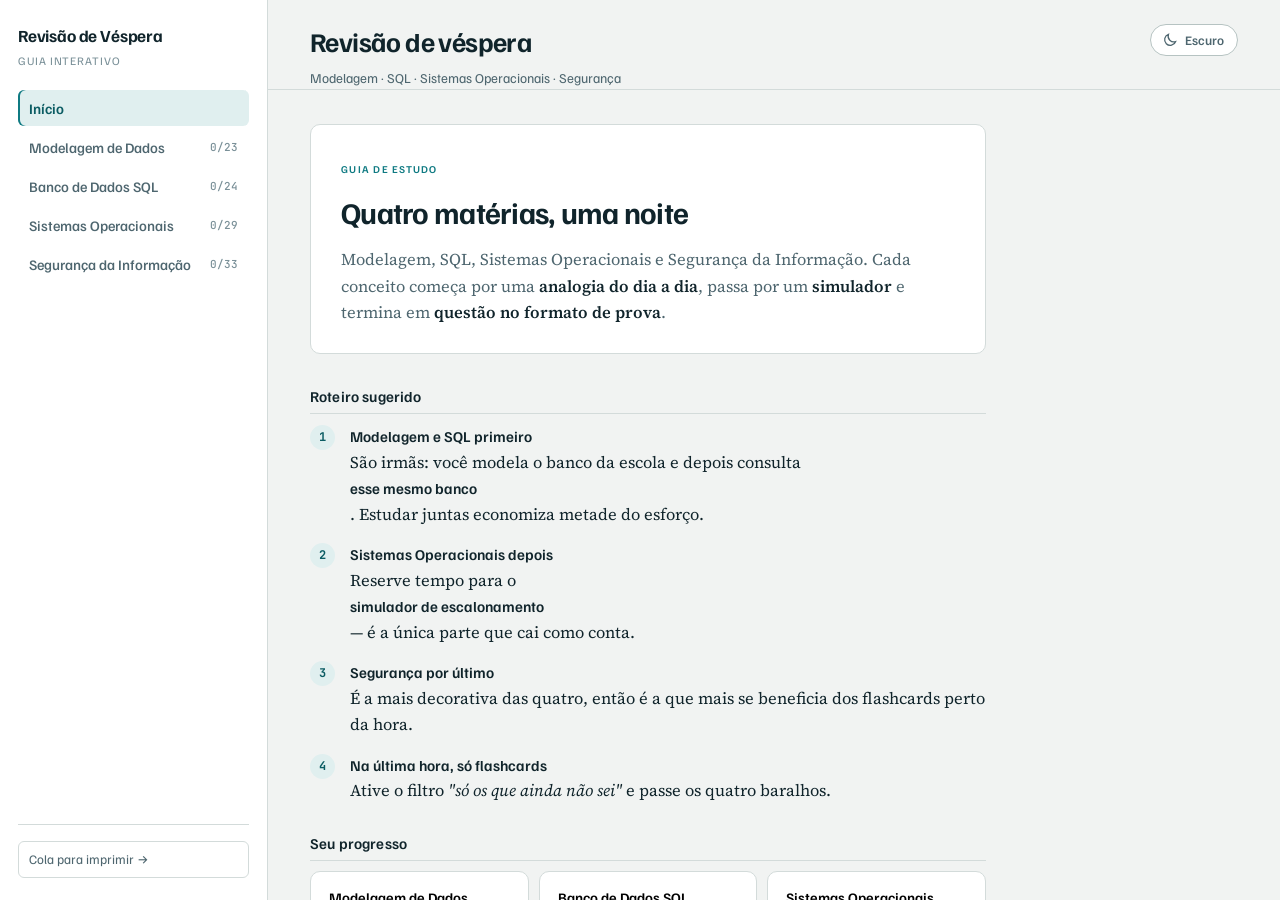
==== index.html @ a00c9e7a "Guia de estudo interativo de vespera Quatro materias (Modelagem de Dados, SQL, Sistemas Operacionais" ====
<!DOCTYPE html>
<html lang="pt-BR">
<head>
<meta charset="utf-8">
<meta name="viewport" content="width=device-width, initial-scale=1">
<title>Revisão de Véspera</title>
<meta name="description" content="Guia interativo de estudo: Modelagem de Dados, SQL, Sistemas Operacionais e Segurança da Informação.">
<link rel="preconnect" href="https://fonts.googleapis.com">
<link rel="preconnect" href="https://fonts.gstatic.com" crossorigin>
<link rel="stylesheet" href="https://fonts.googleapis.com/css2?family=Familjen+Grotesk:wght@400;500;600;700&family=JetBrains+Mono:wght@400;700&family=Source+Serif+4:opsz,wght@8..60,400;8..60,600&display=swap">
<link rel="stylesheet" href="estilo.css">
<script src="tema.js"></script>
</head>
<body>

<div class="topo-movel">
  <button id="botao-menu" type="button" aria-label="Abrir menu de matérias">Matérias</button>
  <span class="marca-titulo">Revisão de Véspera</span>
  <button class="troca-tema" type="button"></button>
</div>

<div class="app">

  <aside class="lateral">
    <div class="marca">
      <span class="marca-titulo">Revisão de Véspera</span>
      <span class="marca-sub">Guia interativo</span>
    </div>

    <nav id="nav-materias" aria-label="Matérias"></nav>

    <div class="lateral-rodape">
      <a class="link-lateral" href="cola.html">Cola para imprimir →</a>
    </div>
  </aside>

  <main id="area">
    <header class="topo">
      <div class="topo-linha">
        <div>
          <h1 id="titulo-materia">Revisão de véspera</h1>
          <p id="subtitulo-materia">Modelagem · SQL · Sistemas Operacionais · Segurança</p>
        </div>
        <button class="troca-tema troca-tema-topo" type="button"></button>
      </div>
      <div id="abas" role="tablist"></div>
    </header>
    <div id="conteudo"></div>
  </main>

</div>

<script src="util.js"></script>
<script src="db.js"></script>
<script src="sqlmini.js"></script>
<script src="conteudo.js"></script>
<script src="pratica.js"></script>
<script src="sim-bd.js"></script>
<script src="sim-so-seg.js"></script>
<script src="app.js"></script>

</body>
</html>
---- estilo.css ----
/* ============================================================
   Revisão de véspera — folha de estilo
   Paleta: tinta de desenho técnico (petróleo + teal) sobre papel frio.
   Acento teal para navegação, carmim reservado para "cai na prova" e erro.
   ============================================================ */

:root {
  --fundo:          #F1F3F2;
  --superficie:     #FFFFFF;
  --superficie-2:   #E7ECEB;
  --texto:          #10242B;
  --texto-suave:    #4E666F;
  --texto-fraco:    #7A9098;
  --borda:          #D3DBDA;
  --borda-forte:    #B6C3C2;

  --acento:         #0F7A82;
  --acento-escuro:  #0B5C63;
  --acento-suave:   #E0EFEF;

  --sinal:          #B93052;
  --sinal-suave:    #FBE9ED;
  --bom:            #2C7A4B;
  --bom-suave:      #E4F1E9;
  --alerta:         #97621A;
  --alerta-suave:   #FBF0DF;

  --sombra:         0 1px 2px rgba(16, 36, 43, .06), 0 4px 14px rgba(16, 36, 43, .05);
  --raio:           10px;
  --raio-p:         6px;

  --fonte-titulo: 'Familjen Grotesk', 'Segoe UI', system-ui, sans-serif;
  --fonte-texto:  'Source Serif 4', Georgia, 'Times New Roman', serif;
  --fonte-mono:   'JetBrains Mono', 'Cascadia Mono', Consolas, monospace;

  color-scheme: light;
}

@media (prefers-color-scheme: dark) {
  :root:not([data-tema="claro"]) {
    --fundo:        #0B1519;
    --superficie:   #122328;
    --superficie-2: #1A3037;
    --texto:        #DFE9E8;
    --texto-suave:  #94A9AF;
    --texto-fraco:  #6C868E;
    --borda:        #223F46;
    --borda-forte:  #2F535C;
    --acento:       #46B4BD;
    --acento-escuro:#6FCBD3;
    --acento-suave: #102F35;
    --sinal:        #F0788F;
    --sinal-suave:  #331821;
    --bom:          #63BB89;
    --bom-suave:    #112B1F;
    --alerta:       #D9A45C;
    --alerta-suave: #302514;
    --sombra:       0 1px 2px rgba(0,0,0,.3), 0 4px 16px rgba(0,0,0,.25);
    color-scheme: dark;
  }
}

:root[data-tema="escuro"] {
  --fundo:        #0B1519;
  --superficie:   #122328;
  --superficie-2: #1A3037;
  --texto:        #DFE9E8;
  --texto-suave:  #94A9AF;
  --texto-fraco:  #6C868E;
  --borda:        #223F46;
  --borda-forte:  #2F535C;
  --acento:       #46B4BD;
  --acento-escuro:#6FCBD3;
  --acento-suave: #102F35;
  --sinal:        #F0788F;
  --sinal-suave:  #331821;
  --bom:          #63BB89;
  --bom-suave:    #112B1F;
  --alerta:       #D9A45C;
  --alerta-suave: #302514;
  --sombra:       0 1px 2px rgba(0,0,0,.3), 0 4px 16px rgba(0,0,0,.25);
  color-scheme: dark;
}

* { box-sizing: border-box; }

html, body { height: 100%; }

body {
  margin: 0;
  background: var(--fundo);
  color: var(--texto);
  font-family: var(--fonte-texto);
  font-size: 16.5px;
  line-height: 1.62;
  -webkit-font-smoothing: antialiased;
}

img { max-width: 100%; }

::selection { background: var(--acento-suave); color: var(--texto); }

:focus-visible {
  outline: 2px solid var(--acento);
  outline-offset: 2px;
  border-radius: 3px;
}

/* ---------- Estrutura ---------- */

.app {
  display: grid;
  grid-template-columns: 268px minmax(0, 1fr);
  height: 100vh;
}

.lateral {
  background: var(--superficie);
  border-right: 1px solid var(--borda);
  display: flex;
  flex-direction: column;
  overflow-y: auto;
  padding: 22px 18px;
  gap: 20px;
}

.marca { display: flex; flex-direction: column; gap: 2px; }

.marca-titulo {
  font-family: var(--fonte-titulo);
  font-weight: 700;
  font-size: 17px;
  letter-spacing: -.01em;
  color: var(--texto);
}

.marca-sub {
  font-family: var(--fonte-titulo);
  font-size: 11.5px;
  letter-spacing: .08em;
  text-transform: uppercase;
  color: var(--texto-fraco);
}

#nav-materias { display: flex; flex-direction: column; gap: 3px; }

.nav-item {
  display: flex;
  justify-content: space-between;
  align-items: center;
  gap: 8px;
  width: 100%;
  padding: 9px 11px;
  border: 0;
  border-radius: var(--raio-p);
  background: transparent;
  color: var(--texto-suave);
  font-family: var(--fonte-titulo);
  font-size: 14.5px;
  font-weight: 500;
  text-align: left;
  cursor: pointer;
  transition: background .12s, color .12s;
}

.nav-item:hover { background: var(--superficie-2); color: var(--texto); }

.nav-item.ativo {
  background: var(--acento-suave);
  color: var(--acento-escuro);
  font-weight: 600;
  box-shadow: inset 2px 0 0 var(--acento);
}

.nav-progresso {
  font-family: var(--fonte-mono);
  font-size: 11px;
  color: var(--texto-fraco);
  font-variant-numeric: tabular-nums;
}

.nav-item.ativo .nav-progresso { color: var(--acento); }

.lateral-rodape {
  margin-top: auto;
  display: flex;
  flex-direction: column;
  gap: 8px;
  padding-top: 16px;
  border-top: 1px solid var(--borda);
}

.link-lateral {
  font-family: var(--fonte-titulo);
  font-size: 13px;
  color: var(--texto-suave);
  background: transparent;
  border: 1px solid var(--borda);
  border-radius: var(--raio-p);
  padding: 7px 10px;
  cursor: pointer;
  text-align: left;
  text-decoration: none;
  display: block;
}

.link-lateral:hover { border-color: var(--acento); color: var(--acento); }

#area { overflow-y: auto; scroll-behavior: smooth; }

.topo {
  position: sticky;
  top: 0;
  z-index: 20;
  background: color-mix(in srgb, var(--fundo) 88%, transparent);
  backdrop-filter: blur(10px);
  border-bottom: 1px solid var(--borda);
  padding: 20px 42px 0;
}

.topo-linha {
  display: flex;
  align-items: flex-start;
  justify-content: space-between;
  gap: 16px;
}

/* ---------- Botão de tema ---------- */

.troca-tema {
  display: inline-flex;
  align-items: center;
  gap: 7px;
  flex: none;
  padding: 7px 13px 7px 11px;
  border: 1px solid var(--borda-forte);
  border-radius: 999px;
  background: var(--superficie);
  color: var(--texto-suave);
  font-family: var(--fonte-titulo);
  font-size: 13px;
  font-weight: 550;
  cursor: pointer;
  transition: border-color .12s, color .12s, background .12s;
}

.troca-tema:hover { border-color: var(--acento); color: var(--acento); background: var(--acento-suave); }

.troca-tema svg {
  width: 16px;
  height: 16px;
  flex: none;
  fill: none;
  stroke: currentColor;
  stroke-width: 1.9;
  stroke-linecap: round;
}

.troca-tema-topo { margin-top: 4px; }

#titulo-materia {
  font-family: var(--fonte-titulo);
  font-size: 27px;
  font-weight: 700;
  letter-spacing: -.022em;
  margin: 0;
  text-wrap: balance;
}

#subtitulo-materia {
  font-family: var(--fonte-titulo);
  font-size: 13.5px;
  color: var(--texto-suave);
  margin: 3px 0 0;
}

#abas { display: flex; gap: 3px; margin-top: 16px; }

.aba {
  border: 0;
  background: transparent;
  font-family: var(--fonte-titulo);
  font-size: 14px;
  font-weight: 500;
  color: var(--texto-suave);
  padding: 9px 14px;
  border-bottom: 2px solid transparent;
  cursor: pointer;
  margin-bottom: -1px;
}

.aba:hover { color: var(--texto); }
.aba.ativa { color: var(--acento); border-bottom-color: var(--acento); font-weight: 600; }

#conteudo {
  max-width: 760px;
  padding: 34px 42px 120px;
}

/* ---------- Tipografia de conteúdo ---------- */

#conteudo p { margin: 0 0 15px; }

.sub {
  font-family: var(--fonte-titulo);
  font-size: 15px;
  font-weight: 600;
  letter-spacing: .01em;
  color: var(--texto);
  margin: 26px 0 10px;
  padding-bottom: 5px;
  border-bottom: 1px solid var(--borda);
}

code {
  font-family: var(--fonte-mono);
  font-size: .86em;
  background: var(--superficie-2);
  padding: 1px 5px;
  border-radius: 4px;
}

b, strong { font-weight: 600; color: var(--texto); }

.secao { margin-bottom: 52px; scroll-margin-top: 130px; }

.secao-topo {
  display: flex;
  align-items: baseline;
  gap: 12px;
  margin-bottom: 16px;
}

.secao-num {
  font-family: var(--fonte-mono);
  font-size: 12px;
  color: var(--acento);
  font-weight: 600;
  padding-top: 4px;
}

.secao h3 {
  font-family: var(--fonte-titulo);
  font-size: 21px;
  font-weight: 650;
  letter-spacing: -.015em;
  margin: 0;
  text-wrap: balance;
}

/* ---------- Analogia ---------- */

.analogia {
  background: var(--acento-suave);
  border-radius: var(--raio);
  padding: 18px 20px;
  margin: 0 0 20px;
}

.analogia-etiqueta {
  font-family: var(--fonte-titulo);
  font-size: 10.5px;
  font-weight: 600;
  letter-spacing: .11em;
  text-transform: uppercase;
  color: var(--acento);
  display: block;
  margin-bottom: 6px;
}

.analogia-titulo {
  font-family: var(--fonte-titulo);
  font-size: 16px;
  display: block;
  margin-bottom: 6px;
  color: var(--texto);
}

.analogia p { margin: 0 !important; }

/* ---------- Cai na prova / destaque / avisos ---------- */

.cai-na-prova {
  border-left: 3px solid var(--sinal);
  background: var(--sinal-suave);
  border-radius: 0 var(--raio-p) var(--raio-p) 0;
  padding: 14px 18px;
  margin: 20px 0;
}

.etiqueta {
  font-family: var(--fonte-titulo);
  font-size: 10.5px;
  font-weight: 700;
  letter-spacing: .11em;
  text-transform: uppercase;
  color: var(--sinal);
  display: block;
  margin-bottom: 5px;
}

.cai-na-prova > div { font-size: 15.5px; }

.destaque {
  border: 1px solid var(--borda-forte);
  border-radius: var(--raio);
  background: var(--superficie);
  padding: 20px 22px;
  margin: 22px 0;
  text-align: center;
  font-family: var(--fonte-titulo);
  font-size: 16px;
  line-height: 1.65;
}

.ok, .nok, .aviso, .erro {
  border-radius: var(--raio-p);
  padding: 11px 14px;
  margin: 12px 0;
  font-size: 15px;
}

.ok    { background: var(--bom-suave);    color: var(--bom);    border-left: 3px solid var(--bom); }
.nok   { background: var(--sinal-suave);  color: var(--sinal);  border-left: 3px solid var(--sinal); }
.aviso { background: var(--alerta-suave); color: var(--alerta); border-left: 3px solid var(--alerta); }
.erro  { background: var(--sinal-suave);  color: var(--sinal);  border-left: 3px solid var(--sinal); font-family: var(--fonte-titulo); font-size: 14px; }

.ok b, .nok b, .aviso b, .erro b { color: inherit; }

.erro-dica {
  margin-top: 7px;
  color: var(--texto-suave);
  font-weight: 400;
  font-size: 13.5px;
}

.dica-fk, .explicacao {
  background: var(--superficie-2);
  border-radius: var(--raio-p);
  padding: 11px 14px;
  font-size: 14.5px;
  color: var(--texto-suave);
  margin: 10px 0;
}

.explicacao { color: var(--texto); }

.problema-inline { color: var(--sinal); font-weight: 600; }

/* ---------- Listas ---------- */

.lista { margin: 0 0 16px; padding-left: 20px; }
.lista li { margin-bottom: 7px; }

.passos { margin: 0 0 18px; padding: 0; list-style: none; counter-reset: passo; }

.passos li {
  counter-increment: passo;
  position: relative;
  padding-left: 40px;
  margin-bottom: 14px;
}

.passos li::before {
  content: counter(passo);
  position: absolute;
  left: 0;
  top: 1px;
  width: 25px;
  height: 25px;
  border-radius: 50%;
  background: var(--acento-suave);
  color: var(--acento-escuro);
  font-family: var(--fonte-mono);
  font-size: 12px;
  font-weight: 700;
  display: flex;
  align-items: center;
  justify-content: center;
}

.passos li b {
  display: block;
  font-family: var(--fonte-titulo);
  font-size: 15px;
  margin-bottom: 1px;
}

/* ---------- Fórmulas ---------- */

.formulas { display: flex; flex-direction: column; gap: 9px; margin: 16px 0 20px; }

.formula {
  display: grid;
  grid-template-columns: 1fr auto;
  gap: 4px 14px;
  align-items: center;
  border: 1px solid var(--borda);
  border-radius: var(--raio-p);
  padding: 12px 15px;
  background: var(--superficie);
}

.formula-nome { font-family: var(--fonte-titulo); font-weight: 600; font-size: 14.5px; }

.formula-exp {
  font-family: var(--fonte-mono);
  font-size: 13.5px;
  background: var(--acento-suave);
  color: var(--acento-escuro);
  padding: 4px 9px;
  border-radius: 4px;
  white-space: nowrap;
}

.formula-obs { grid-column: 1 / -1; font-size: 13.5px; color: var(--texto-suave); }

/* ---------- Tabelas ---------- */

.rolagem { overflow-x: auto; margin: 0 0 18px; border-radius: var(--raio-p); }

.grade {
  border-collapse: collapse;
  width: 100%;
  font-family: var(--fonte-titulo);
  font-size: 14px;
  background: var(--superficie);
}

.grade th {
  text-align: left;
  font-weight: 600;
  font-size: 11.5px;
  letter-spacing: .06em;
  text-transform: uppercase;
  color: var(--texto-suave);
  padding: 9px 13px;
  border-bottom: 1px solid var(--borda-forte);
  white-space: nowrap;
}

.grade td {
  padding: 9px 13px;
  border-bottom: 1px solid var(--borda);
  vertical-align: top;
}

.grade tbody tr:last-child td { border-bottom: 0; }
.grade tbody tr:hover { background: var(--superficie-2); }

.grade td.num, .grade th.num {
  font-family: var(--fonte-mono);
  font-variant-numeric: tabular-nums;
  white-space: nowrap;
}

.grade td.nulo { color: var(--texto-fraco); font-style: italic; font-family: var(--fonte-mono); font-size: 12.5px; }

.grade .problema { background: var(--sinal-suave); color: var(--sinal); }
.grade-ok { box-shadow: inset 0 0 0 1px var(--bom); }
.linha-nula { background: var(--alerta-suave); }
.destaque-num { color: var(--acento-escuro); font-weight: 600; }

.tabela-bloco { margin-bottom: 16px; }

.tabela-nome {
  font-family: var(--fonte-mono);
  font-size: 11.5px;
  font-weight: 700;
  letter-spacing: .06em;
  color: var(--texto-suave);
  margin-bottom: 5px;
}

.contagem {
  font-family: var(--fonte-titulo);
  font-size: 12.5px;
  color: var(--texto-suave);
  margin-bottom: 7px;
}

/* ---------- Código ---------- */

.codigo-bloco { margin: 0 0 20px; }

.codigo-legenda {
  font-family: var(--fonte-titulo);
  font-size: 12.5px;
  color: var(--texto-suave);
  margin-bottom: 6px;
}

.codigo {
  font-family: var(--fonte-mono);
  font-size: 13px;
  line-height: 1.62;
  background: var(--superficie);
  border: 1px solid var(--borda);
  border-left: 3px solid var(--acento);
  border-radius: var(--raio-p);
  padding: 14px 16px;
  overflow-x: auto;
  margin: 0;
  white-space: pre;
  color: var(--texto);
}

.codigo code { background: none; padding: 0; font-size: inherit; }

/* ---------- Botões ---------- */

.linha-botoes { display: flex; flex-wrap: wrap; gap: 8px; align-items: center; margin: 12px 0; }

.btn-primario, .btn-secundario, .btn-op, .btn-sei, .btn-nao-sei {
  font-family: var(--fonte-titulo);
  font-size: 14px;
  font-weight: 550;
  padding: 9px 16px;
  border-radius: var(--raio-p);
  cursor: pointer;
  border: 1px solid transparent;
  transition: background .12s, border-color .12s, color .12s;
}

.btn-primario { background: var(--acento); color: #fff; }
.btn-primario:hover { background: var(--acento-escuro); }
:root[data-tema="escuro"] .btn-primario { color: #08181B; }

.btn-secundario { background: transparent; border-color: var(--borda-forte); color: var(--texto-suave); }
.btn-secundario:hover { border-color: var(--acento); color: var(--acento); }

.btn-op { background: var(--superficie); border-color: var(--borda-forte); color: var(--texto); }
.btn-op:hover:not(:disabled) { border-color: var(--acento); color: var(--acento); }
.btn-op.ativo { background: var(--acento); border-color: var(--acento); color: #fff; }
:root[data-tema="escuro"] .btn-op.ativo { color: #08181B; }
.btn-op.certa { background: var(--bom-suave); border-color: var(--bom); color: var(--bom); }
.btn-op.errada { background: var(--sinal-suave); border-color: var(--sinal); color: var(--sinal); }
.btn-op:disabled { cursor: default; }

.btn-sei { background: var(--bom-suave); border-color: var(--bom); color: var(--bom); }
.btn-sei.marcado { background: var(--bom); color: #fff; }
.btn-nao-sei { background: transparent; border-color: var(--borda-forte); color: var(--texto-suave); }
.btn-nao-sei:hover { border-color: var(--sinal); color: var(--sinal); }

/* Os dois botões de marcação carregam o efeito no próprio rótulo. */
.btn-sei, .btn-nao-sei {
  display: flex;
  flex-direction: column;
  align-items: flex-start;
  gap: 0;
  line-height: 1.3;
  padding: 9px 15px;
  text-align: left;
}

.btn-sei b, .btn-nao-sei b { font-size: 14px; font-weight: 650; color: inherit; }
.btn-sei span, .btn-nao-sei span { font-size: 11.5px; font-weight: 400; opacity: .78; }

.dica-marcacao {
  font-family: var(--fonte-titulo);
  font-size: 13px;
  color: var(--texto-suave);
  border-top: 1px solid var(--borda);
  margin-top: 16px;
  padding-top: 13px;
}

.dica-marcacao b { color: var(--texto); }

.grade-chaves { display: grid; grid-template-columns: repeat(auto-fit, minmax(150px, 1fr)); }

/* ---------- Simuladores ---------- */

.sim-hospedeiro { margin: 22px 0; }

.sim {
  border: 1px solid var(--borda);
  border-radius: var(--raio);
  background: var(--superficie);
  padding: 20px 22px;
  margin-bottom: 18px;
  box-shadow: var(--sombra);
}

.sim-topo {
  display: flex;
  justify-content: space-between;
  align-items: baseline;
  gap: 12px;
  margin-bottom: 4px;
}

.sim-topo h3, .sim-topo h4 {
  font-family: var(--fonte-titulo);
  font-size: 16px;
  font-weight: 650;
  margin: 0;
}

.sim-topo h3 { font-size: 19px; }

.placar {
  font-family: var(--fonte-mono);
  font-size: 12px;
  color: var(--texto-suave);
  font-variant-numeric: tabular-nums;
  white-space: nowrap;
}

.sim-instrucao { font-size: 14px; color: var(--texto-suave); margin: 0 0 14px !important; }

.rotulo-sim {
  font-family: var(--fonte-titulo);
  font-size: 11.5px;
  font-weight: 600;
  letter-spacing: .09em;
  text-transform: uppercase;
  color: var(--texto-fraco);
  margin: 16px 0 7px;
}

.cenario {
  font-size: 16px;
  background: var(--superficie-2);
  border-radius: var(--raio-p);
  padding: 14px 16px;
  margin: 0 0 14px !important;
}

.cenario-texto { font-size: 14.5px; color: var(--texto-suave); }

.retorno:empty { display: none; }

/* ---------- Trilha de normalização ---------- */

.trilha { display: flex; gap: 6px; margin-bottom: 18px; flex-wrap: wrap; }

.trilha-passo {
  display: flex;
  align-items: center;
  gap: 7px;
  padding: 7px 13px;
  border: 1px solid var(--borda);
  border-radius: 999px;
  background: transparent;
  font-family: var(--fonte-titulo);
  font-size: 13px;
  color: var(--texto-suave);
  cursor: pointer;
}

.trilha-num {
  font-family: var(--fonte-mono);
  font-size: 11px;
  width: 18px; height: 18px;
  border-radius: 50%;
  background: var(--superficie-2);
  display: flex; align-items: center; justify-content: center;
}

.trilha-passo.feito { border-color: var(--bom); color: var(--bom); }
.trilha-passo.feito .trilha-num { background: var(--bom-suave); color: var(--bom); }
.trilha-passo.ativo { background: var(--acento); border-color: var(--acento); color: #fff; font-weight: 600; }
.trilha-passo.ativo .trilha-num { background: rgba(255,255,255,.25); color: #fff; }
:root[data-tema="escuro"] .trilha-passo.ativo { color: #08181B; }
:root[data-tema="escuro"] .trilha-passo.ativo .trilha-num { background: rgba(0,0,0,.25); color: #08181B; }

.etapa-cabecalho { margin-bottom: 10px; }

.etapa-forma {
  font-family: var(--fonte-titulo);
  font-size: 11px;
  font-weight: 600;
  letter-spacing: .09em;
  text-transform: uppercase;
  color: var(--acento);
  display: block;
}

.etapa-cabecalho h4 { font-family: var(--fonte-titulo); font-size: 17px; margin: 2px 0 0; }

/* ---------- Gantt ---------- */

.gantt-caixa { margin-bottom: 18px; }

.gantt { display: flex; height: 46px; border-radius: var(--raio-p); overflow: hidden; border: 1px solid var(--borda-forte); }

.gantt-bloco {
  display: flex;
  align-items: center;
  justify-content: center;
  font-family: var(--fonte-titulo);
  font-size: 13px;
  font-weight: 600;
  color: #fff;
  border-right: 1px solid rgba(255,255,255,.35);
  min-width: 26px;
  overflow: hidden;
}

.gantt-bloco:last-child { border-right: 0; }

.gantt-bloco.c1 { background: #0F7A82; }
.gantt-bloco.c2 { background: #B93052; }
.gantt-bloco.c3 { background: #3B6EA8; }
.gantt-bloco.c4 { background: #97621A; }
.gantt-bloco.c5 { background: #6B4E8F; }

.gantt-eixo { display: flex; position: relative; margin-top: 3px; height: 16px; }

.gantt-marca { position: relative; }

.marca-inicio, .marca-final {
  position: absolute;
  left: 0;
  transform: translateX(-50%);
  font-family: var(--fonte-mono);
  font-size: 11px;
  color: var(--texto-suave);
  font-variant-numeric: tabular-nums;
}

.marca-final { position: static; transform: translateX(50%); }

.resultado-medias { display: flex; gap: 10px; flex-wrap: wrap; margin-top: 14px; }

.media-cartao {
  flex: 1 1 160px;
  border: 1px solid var(--borda);
  border-radius: var(--raio-p);
  padding: 12px 15px;
  background: var(--superficie-2);
  display: flex;
  flex-direction: column;
  gap: 2px;
}

.media-rotulo { font-family: var(--fonte-titulo); font-size: 12px; color: var(--texto-suave); }

.media-valor {
  font-family: var(--fonte-mono);
  font-size: 24px;
  font-weight: 700;
  color: var(--acento-escuro);
  font-variant-numeric: tabular-nums;
}

/* ---------- Entradas ---------- */

.entradas-proc { display: flex; flex-direction: column; gap: 5px; margin: 12px 0; }

.linha-proc { display: grid; grid-template-columns: 56px 1fr 1fr; gap: 8px; align-items: center; }

.linha-proc.cabecalho span {
  font-family: var(--fonte-titulo);
  font-size: 11px;
  letter-spacing: .07em;
  text-transform: uppercase;
  color: var(--texto-fraco);
}

.pnome { font-family: var(--fonte-mono); font-size: 13px; font-weight: 700; color: var(--acento); }

.campo-num, .campo-texto, .campo-resposta, .editor {
  font-family: var(--fonte-mono);
  font-size: 13.5px;
  background: var(--fundo);
  color: var(--texto);
  border: 1px solid var(--borda-forte);
  border-radius: var(--raio-p);
  padding: 8px 11px;
  width: 100%;
}

.campo-resposta { max-width: 150px; }

.campo-linha, .campo-linha-larga { display: flex; align-items: center; gap: 10px; margin: 10px 0; }
.campo-linha-larga { flex-direction: column; align-items: stretch; gap: 5px; }

.campo-linha span, .campo-linha-larga span {
  font-family: var(--fonte-titulo);
  font-size: 12.5px;
  color: var(--texto-suave);
  white-space: nowrap;
}

.campo-linha .campo-num { max-width: 90px; }
.oculto { display: none; }

/* ---------- Laboratório SQL ---------- */

.esquema { display: flex; flex-wrap: wrap; gap: 7px; margin-bottom: 14px; }

.esquema-tabela {
  flex: 1 1 200px;
  border: 1px solid var(--borda);
  border-radius: var(--raio-p);
  padding: 8px 11px;
  background: var(--fundo);
  display: flex;
  flex-direction: column;
  gap: 1px;
}

.esquema-tabela b { font-family: var(--fonte-mono); font-size: 12.5px; color: var(--acento); }
.esquema-tabela span { font-family: var(--fonte-mono); font-size: 11px; color: var(--texto-fraco); line-height: 1.5; }

.desafio {
  display: flex;
  align-items: center;
  flex-wrap: wrap;
  gap: 9px;
  background: var(--acento-suave);
  border-radius: var(--raio-p);
  padding: 12px 15px;
  margin-bottom: 11px;
  font-size: 15px;
}

.desafio-num {
  font-family: var(--fonte-titulo);
  font-size: 10.5px;
  font-weight: 700;
  letter-spacing: .09em;
  text-transform: uppercase;
  color: var(--acento);
  white-space: nowrap;
}

.selo-ok {
  font-family: var(--fonte-titulo);
  font-size: 11px;
  font-weight: 600;
  background: var(--bom);
  color: #fff;
  padding: 2px 8px;
  border-radius: 999px;
}

.editor { min-height: 110px; resize: vertical; line-height: 1.6; white-space: pre; }
.saida-sql { margin-top: 14px; }

/* ---------- Deadlock ---------- */

.condicoes { display: grid; grid-template-columns: repeat(auto-fit, minmax(210px, 1fr)); gap: 8px; margin-bottom: 18px; }

.condicao {
  display: flex;
  flex-direction: column;
  gap: 3px;
  text-align: left;
  padding: 12px 14px;
  border-radius: var(--raio-p);
  border: 1px solid var(--borda-forte);
  background: var(--superficie);
  cursor: pointer;
  font-family: var(--fonte-texto);
}

.condicao b { font-family: var(--fonte-titulo); font-size: 14px; }
.condicao span { font-size: 13px; color: var(--texto-suave); line-height: 1.5; }

.condicao.ativa { border-color: var(--sinal); background: var(--sinal-suave); }
.condicao.ativa b { color: var(--sinal); }

.condicao.quebrada { opacity: .55; }
.condicao.quebrada b { text-decoration: line-through; color: var(--texto-suave); }

.ciclo { display: flex; justify-content: center; margin: 6px 0 14px; }
.ciclo-svg { width: 100%; max-width: 330px; height: auto; }

.no-proc { fill: var(--superficie-2); stroke: var(--borda-forte); stroke-width: 1.5; }
.no-texto { font-family: var(--fonte-mono); font-size: 14px; font-weight: 700; fill: var(--texto); }
.seta { stroke-width: 2.5; }
.ciclo-svg.travado .seta { stroke: var(--sinal); }
.ciclo-svg.travado .ponta-seta { fill: var(--sinal); }
.ciclo-svg.livre .seta { stroke: var(--bom); }
.ciclo-svg.livre .ponta-seta { fill: var(--bom); }

/* ---------- Hash ---------- */

.hash-saida {
  font-family: var(--fonte-mono);
  font-size: 12.5px;
  word-break: break-all;
  background: var(--fundo);
  border: 1px solid var(--borda);
  border-radius: var(--raio-p);
  padding: 10px 12px;
  margin-bottom: 12px;
  line-height: 1.7;
  color: var(--texto-suave);
}

.hash-saida mark { background: var(--sinal); color: #fff; padding: 0 1px; border-radius: 2px; }

/* ---------- Flashcards ---------- */

.barra { height: 5px; background: var(--superficie-2); border-radius: 999px; overflow: hidden; margin: 10px 0 16px; }
.barra-preenche { height: 100%; background: var(--acento); border-radius: 999px; transition: width .25s; }

.carta { margin-top: 6px; }

.carta-face {
  border: 1px solid var(--borda-forte);
  border-radius: var(--raio);
  background: var(--superficie);
  padding: 22px 24px;
  min-height: 118px;
  display: flex;
  flex-direction: column;
  justify-content: center;
  gap: 8px;
  box-shadow: var(--sombra);
}

.carta-face + .carta-face { margin-top: 11px; }
.carta-face.verso { background: var(--acento-suave); border-color: var(--acento); }

.carta-etiqueta {
  font-family: var(--fonte-titulo);
  font-size: 10.5px;
  font-weight: 600;
  letter-spacing: .11em;
  text-transform: uppercase;
  color: var(--texto-fraco);
}

.carta-face.verso .carta-etiqueta { color: var(--acento); }
.carta-texto { font-size: 18px; line-height: 1.55; text-wrap: pretty; }

.campo-flashcard {
  font-family: var(--fonte-texto);
  font-size: 15.5px;
  line-height: 1.55;
  width: 100%;
  min-height: 92px;
  resize: vertical;
  margin-top: 11px;
  background: var(--fundo);
  color: var(--texto);
  border: 1px solid var(--borda-forte);
  border-radius: var(--raio-p);
  padding: 12px 14px;
}

.campo-flashcard::placeholder { color: var(--texto-fraco); font-size: 14px; }
.campo-flashcard:focus { border-color: var(--acento); outline: none; box-shadow: 0 0 0 3px var(--acento-suave); }

.sua-resposta {
  border: 1px dashed var(--borda-forte);
  border-radius: var(--raio-p);
  padding: 12px 15px;
  margin-top: 11px;
  background: var(--fundo);
}

.sua-resposta p { margin: 4px 0 0 !important; font-size: 15px; white-space: pre-wrap; }

.conferencia {
  margin-top: 10px;
  padding: 12px 15px;
  border-radius: var(--raio-p);
  background: var(--superficie-2);
}

.conferencia-topo { display: flex; flex-direction: column; gap: 1px; margin-bottom: 9px; }
.conferencia-topo b { font-family: var(--fonte-titulo); font-size: 14px; }
.conferencia-topo span { font-size: 13px; color: var(--texto-suave); }

.termos { display: flex; flex-wrap: wrap; gap: 6px; }

.termo {
  font-family: var(--fonte-titulo);
  font-size: 12.5px;
  font-weight: 550;
  padding: 4px 10px;
  border-radius: 999px;
  border: 1px solid transparent;
}

.termo.achou { background: var(--bom-suave); color: var(--bom); border-color: var(--bom); }
.termo.achou::before { content: '✓ '; }
.termo.faltou { background: transparent; color: var(--texto-fraco); border-color: var(--borda-forte); border-style: dashed; }

.carta-navegacao { display: flex; justify-content: space-between; align-items: center; gap: 12px; margin-top: 11px; flex-wrap: wrap; }
.carta-posicao { font-family: var(--fonte-mono); font-size: 12px; color: var(--texto-fraco); }

.carta-vazia { text-align: center; padding: 42px 20px; color: var(--texto-suave); }
.carta-vazia b { font-family: var(--fonte-titulo); font-size: 17px; display: block; margin-bottom: 5px; }

/* ---------- Questões ---------- */

.questao-num {
  font-family: var(--fonte-titulo);
  font-size: 11px;
  font-weight: 600;
  letter-spacing: .09em;
  text-transform: uppercase;
  color: var(--texto-fraco);
  margin-bottom: 7px;
}

.questao-enunciado { font-size: 18px; line-height: 1.55; margin-bottom: 18px !important; text-wrap: pretty; }

.alternativas { display: flex; flex-direction: column; gap: 8px; }

.alternativa {
  display: flex;
  align-items: flex-start;
  gap: 12px;
  text-align: left;
  padding: 13px 16px;
  border: 1px solid var(--borda-forte);
  border-radius: var(--raio-p);
  background: var(--superficie);
  color: var(--texto);
  font-family: var(--fonte-texto);
  font-size: 15.5px;
  line-height: 1.5;
  cursor: pointer;
  transition: border-color .12s, background .12s;
}

.alternativa:hover:not(:disabled) { border-color: var(--acento); background: var(--acento-suave); }

.letra {
  font-family: var(--fonte-mono);
  font-size: 12px;
  font-weight: 700;
  width: 22px; height: 22px;
  flex: none;
  border-radius: 50%;
  background: var(--superficie-2);
  color: var(--texto-suave);
  display: flex; align-items: center; justify-content: center;
  margin-top: 2px;
}

.alternativa.certa { border-color: var(--bom); background: var(--bom-suave); }
.alternativa.certa .letra { background: var(--bom); color: #fff; }
.alternativa.errada { border-color: var(--sinal); background: var(--sinal-suave); }
.alternativa.errada .letra { background: var(--sinal); color: #fff; }
.alternativa.apagada { opacity: .5; }
.alternativa:disabled { cursor: default; }

.resultado-final { text-align: center; padding: 34px 20px; }

.resultado-num {
  font-family: var(--fonte-mono);
  font-size: 52px;
  font-weight: 700;
  color: var(--acento);
  display: block;
  line-height: 1;
  margin-bottom: 8px;
}

.resultado-final b { font-family: var(--fonte-titulo); font-size: 17px; display: block; margin-bottom: 6px; }
.resultado-final p { color: var(--texto-suave); max-width: 420px; margin: 0 auto !important; }

/* ---------- Início ---------- */

.capa {
  border-radius: var(--raio);
  background: var(--superficie);
  border: 1px solid var(--borda);
  padding: 30px 30px 26px;
  margin-bottom: 30px;
}

.capa-etiqueta {
  font-family: var(--fonte-titulo);
  font-size: 10.5px;
  font-weight: 600;
  letter-spacing: .12em;
  text-transform: uppercase;
  color: var(--acento);
}

.capa h2 {
  font-family: var(--fonte-titulo);
  font-size: 30px;
  font-weight: 700;
  letter-spacing: -.024em;
  margin: 7px 0 10px;
  text-wrap: balance;
}

.capa-texto { font-size: 16.5px; color: var(--texto-suave); margin: 0 !important; }

.painel { display: grid; grid-template-columns: repeat(auto-fit, minmax(210px, 1fr)); gap: 10px; margin-bottom: 26px; }

.painel-cartao {
  display: flex;
  flex-direction: column;
  gap: 2px;
  text-align: left;
  border: 1px solid var(--borda);
  border-radius: var(--raio);
  background: var(--superficie);
  padding: 16px 18px;
  cursor: pointer;
  font-family: var(--fonte-texto);
  transition: border-color .12s;
}

.painel-cartao:hover { border-color: var(--acento); }
.painel-nome { font-family: var(--fonte-titulo); font-size: 14.5px; font-weight: 600; }

.painel-num {
  font-family: var(--fonte-mono);
  font-size: 27px;
  font-weight: 700;
  color: var(--acento);
  font-variant-numeric: tabular-nums;
}

.painel-cartao .barra { margin: 4px 0 6px; }
.painel-detalhe { font-size: 12.5px; color: var(--texto-fraco); font-family: var(--fonte-titulo); }

/* ---------- Cabeçalho móvel ---------- */

#botao-menu { display: none; }

.topo-movel {
  display: none;
  align-items: center;
  gap: 10px;
  padding: 10px 16px;
  border-bottom: 1px solid var(--borda);
  background: var(--superficie);
  position: sticky;
  top: 0;
  z-index: 40;
}

.topo-movel .troca-tema { margin-left: auto; }
.topo-movel .marca-titulo { overflow: hidden; text-overflow: ellipsis; white-space: nowrap; }

/* ---------- Responsivo ---------- */

@media (max-width: 900px) {
  /* A barra fixa + .app de 100vh somavam mais que a tela e criavam rolagem
     dupla. Em coluna, a barra ocupa o que precisa e só o #area rola. */
  body {
    display: flex;
    flex-direction: column;
    height: 100vh;
    height: 100dvh;
    overflow: hidden;
  }

  .app {
    grid-template-columns: minmax(0, 1fr);
    flex: 1 1 auto;
    height: auto;
    min-height: 0;
  }

  .topo-movel { display: flex; position: static; flex: none; }

  #botao-menu {
    display: block;
    background: transparent;
    border: 1px solid var(--borda-forte);
    border-radius: var(--raio-p);
    color: var(--texto);
    font-family: var(--fonte-titulo);
    font-size: 14px;
    padding: 7px 12px;
    cursor: pointer;
  }

  .lateral {
    position: fixed;
    inset: 0 auto 0 0;
    width: 272px;
    z-index: 50;
    transform: translateX(-100%);
    transition: transform .2s;
    box-shadow: 0 0 40px rgba(0,0,0,.2);
  }

  body.menu-aberto .lateral { transform: translateX(0); }

  .topo { padding: 16px 20px 0; }
  #titulo-materia { font-size: 22px; }
  #conteudo { padding: 24px 20px 90px; }
  .sim { padding: 16px 15px; }
  .capa { padding: 22px 20px; }
  .capa h2 { font-size: 24px; }
  .linha-proc { grid-template-columns: 46px 1fr 1fr; }
  .troca-tema-topo { display: none; }
  .troca-tema-rotulo { display: none; }
  .troca-tema { padding: 7px 10px; }
}

@media (prefers-reduced-motion: reduce) {
  *, *::before, *::after {
    animation-duration: .01ms !important;
    transition-duration: .01ms !important;
    scroll-behavior: auto !important;
  }
}

/* ---------- Impressão ---------- */

@media print {
  .lateral, .topo-movel, #abas, .linha-botoes, .sim-hospedeiro, .barra,
  .troca-tema, .campo-flashcard { display: none !important; }
  .app { display: block; height: auto; }
  #area { overflow: visible; }
  .topo { position: static; border: 0; padding: 0; }
  #conteudo { max-width: none; padding: 0; }
  body { background: #fff; color: #000; font-size: 11pt; }
  .secao { page-break-inside: avoid; margin-bottom: 22px; }
  .cai-na-prova, .destaque, .analogia { break-inside: avoid; }
}
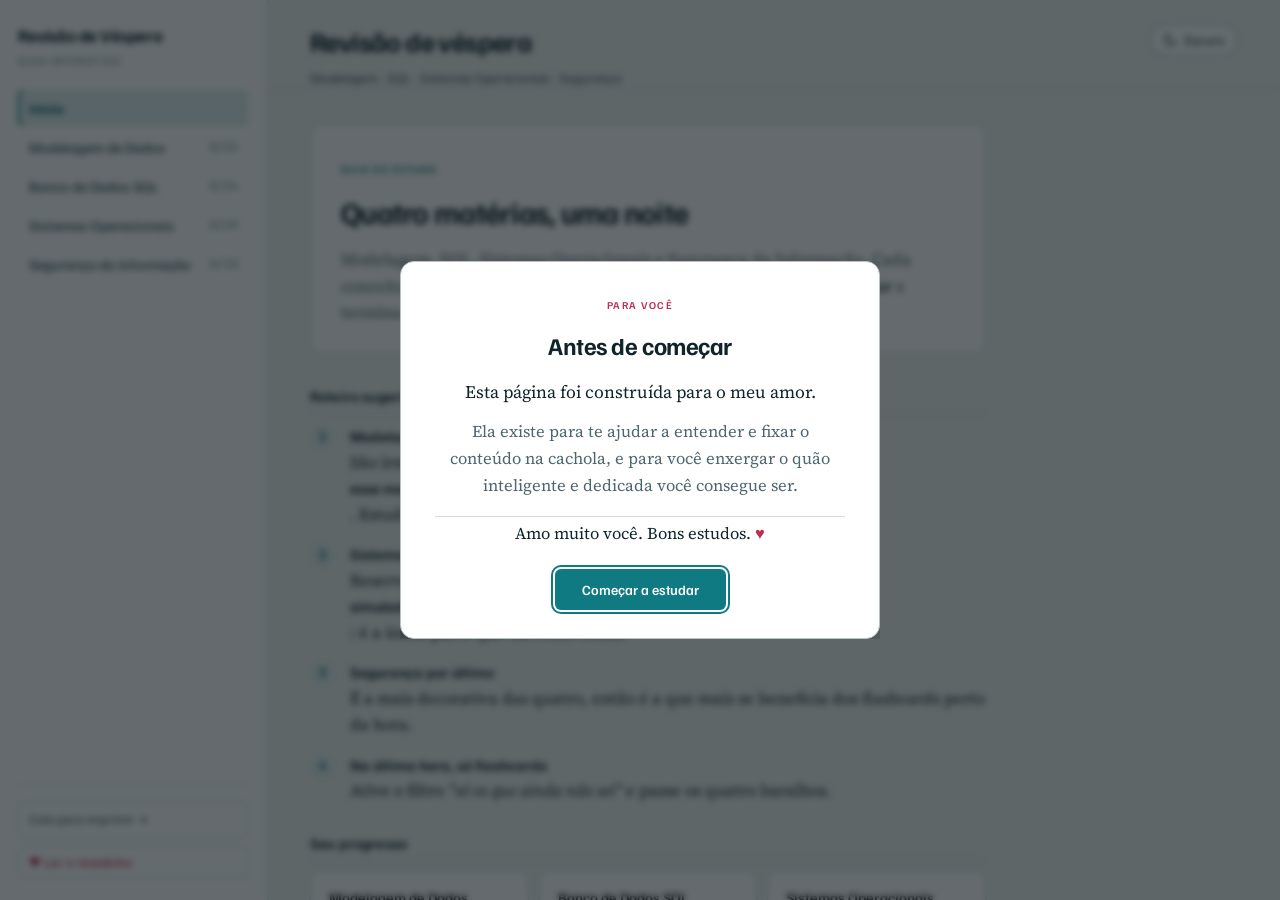
==== commit 4701cad5: "Adiciona recado de abertura Dialogo nativo que aparece na primeira visita, com fundo desfocado e foc" ====
--- a/index.html
+++ b/index.html
@@ -31,6 +31,7 @@
 
     <div class="lateral-rodape">
       <a class="link-lateral" href="cola.html">Cola para imprimir →</a>
+      <button class="link-lateral" id="abrir-recado" type="button">♥ Ler o recadinho</button>
     </div>
   </aside>
 
@@ -50,6 +51,17 @@
 
 </div>
 
+<dialog id="recado" class="recado" aria-labelledby="recado-titulo">
+  <div class="recado-cartao">
+    <span class="recado-selo">Para você</span>
+    <h2 id="recado-titulo">Antes de começar</h2>
+    <p>Esta página foi construída para o meu amor.</p>
+    <p>Ela existe para te ajudar a entender e fixar o conteúdo na cachola, e para você enxergar o quão inteligente e dedicada você consegue ser.</p>
+    <p class="recado-assinatura">Amo muito você. Bons estudos. <span class="recado-coracao" aria-hidden="true">♥</span></p>
+    <button class="btn-primario" id="fechar-recado" type="button">Começar a estudar</button>
+  </div>
+</dialog>
+
 <script src="util.js"></script>
 <script src="db.js"></script>
 <script src="sqlmini.js"></script>
@@ -58,6 +70,7 @@
 <script src="sim-bd.js"></script>
 <script src="sim-so-seg.js"></script>
 <script src="app.js"></script>
+<script src="recado.js"></script>
 
 </body>
 </html>
--- a/estilo.css
+++ b/estilo.css
@@ -1,5 +1,5 @@
 /* ============================================================
-   Revisão de véspera — folha de estilo
+   Revisão de véspera, folha de estilo
    Paleta: tinta de desenho técnico (petróleo + teal) sobre papel frio.
    Acento teal para navegação, carmim reservado para "cai na prova" e erro.
    ============================================================ */
@@ -1219,6 +1219,84 @@
 .painel-cartao .barra { margin: 4px 0 6px; }
 .painel-detalhe { font-size: 12.5px; color: var(--texto-fraco); font-family: var(--fonte-titulo); }
 
+/* ---------- Recado de abertura ---------- */
+
+.recado {
+  border: 0;
+  padding: 0;
+  background: transparent;
+  max-width: 480px;
+  width: calc(100% - 32px);
+  color: var(--texto);
+}
+
+.recado::backdrop {
+  background: rgba(6, 16, 20, .62);
+  backdrop-filter: blur(3px);
+}
+
+.recado-cartao {
+  background: var(--superficie);
+  border: 1px solid var(--borda-forte);
+  border-radius: 14px;
+  padding: 34px 34px 28px;
+  box-shadow: 0 18px 50px rgba(0, 0, 0, .28);
+  display: flex;
+  flex-direction: column;
+  gap: 13px;
+  text-align: center;
+}
+
+.recado-selo {
+  font-family: var(--fonte-titulo);
+  font-size: 10.5px;
+  font-weight: 600;
+  letter-spacing: .13em;
+  text-transform: uppercase;
+  color: var(--sinal);
+}
+
+.recado-cartao h2 {
+  font-family: var(--fonte-titulo);
+  font-size: 24px;
+  font-weight: 700;
+  letter-spacing: -.02em;
+  margin: 0;
+  text-wrap: balance;
+}
+
+.recado-cartao p {
+  margin: 0;
+  font-size: 16.5px;
+  line-height: 1.62;
+  text-wrap: pretty;
+  color: var(--texto-suave);
+}
+
+.recado-cartao p:first-of-type { color: var(--texto); font-size: 17.5px; }
+
+.recado-assinatura {
+  color: var(--texto) !important;
+  font-size: 16.5px !important;
+  padding-top: 4px;
+  border-top: 1px solid var(--borda);
+  margin-top: 4px !important;
+}
+
+.recado-coracao { color: var(--sinal); }
+
+#fechar-recado { margin-top: 8px; align-self: center; padding: 11px 26px; }
+
+#abrir-recado { color: var(--sinal); border-color: var(--borda); }
+#abrir-recado:hover { border-color: var(--sinal); color: var(--sinal); }
+
+@media (max-width: 900px) {
+  .recado-cartao { padding: 26px 22px 22px; }
+  .recado-cartao h2 { font-size: 21px; }
+  .recado-cartao p { font-size: 15.5px; }
+  .recado-cartao p:first-of-type { font-size: 16.5px; }
+}
+
 /* ---------- Cabeçalho móvel ---------- */
 
 #botao-menu { display: none; }
